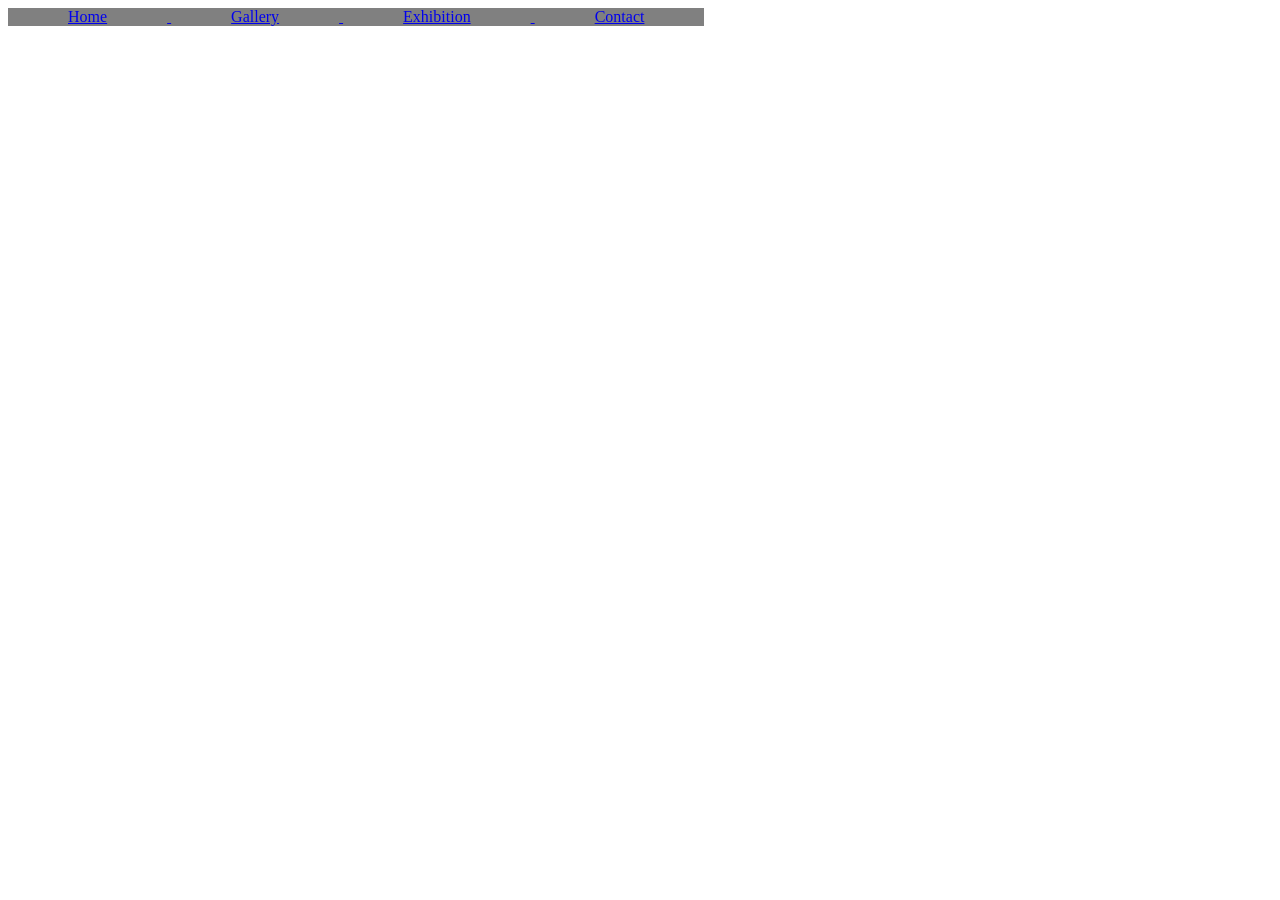
==== contact.html @ 173f5b2e "Add files via upload" ====
<!DOCTYPE html>
<html>
	<head>
		<link rel="stylesheet" href="style.css">
		<title>Lumsden's Collection</title>
	</head>
	
	<body>
	
		<ul>
			<li><a href="index.html">Home</li>
			<li><a href="Gallery.html">Gallery</li>
			<li><a href="Exhibition.html">Exhibition</li>
			<li><a href="contact.html">Contact</li>
		</ul>
	</body>
</html>
---- style.css ----
body{
	text-decoration:none;
	list-style-type:none;
	
}
ul{
	float:left;
	margin:0px;
	padding:0;
	list-style: none;
	background-color:grey;
	text-decoration:none;
	
}
li{
	display:inline;
	margin: 60px;
	text-decoration:none;
	list-style-type:none;
	background-color:grey;
}
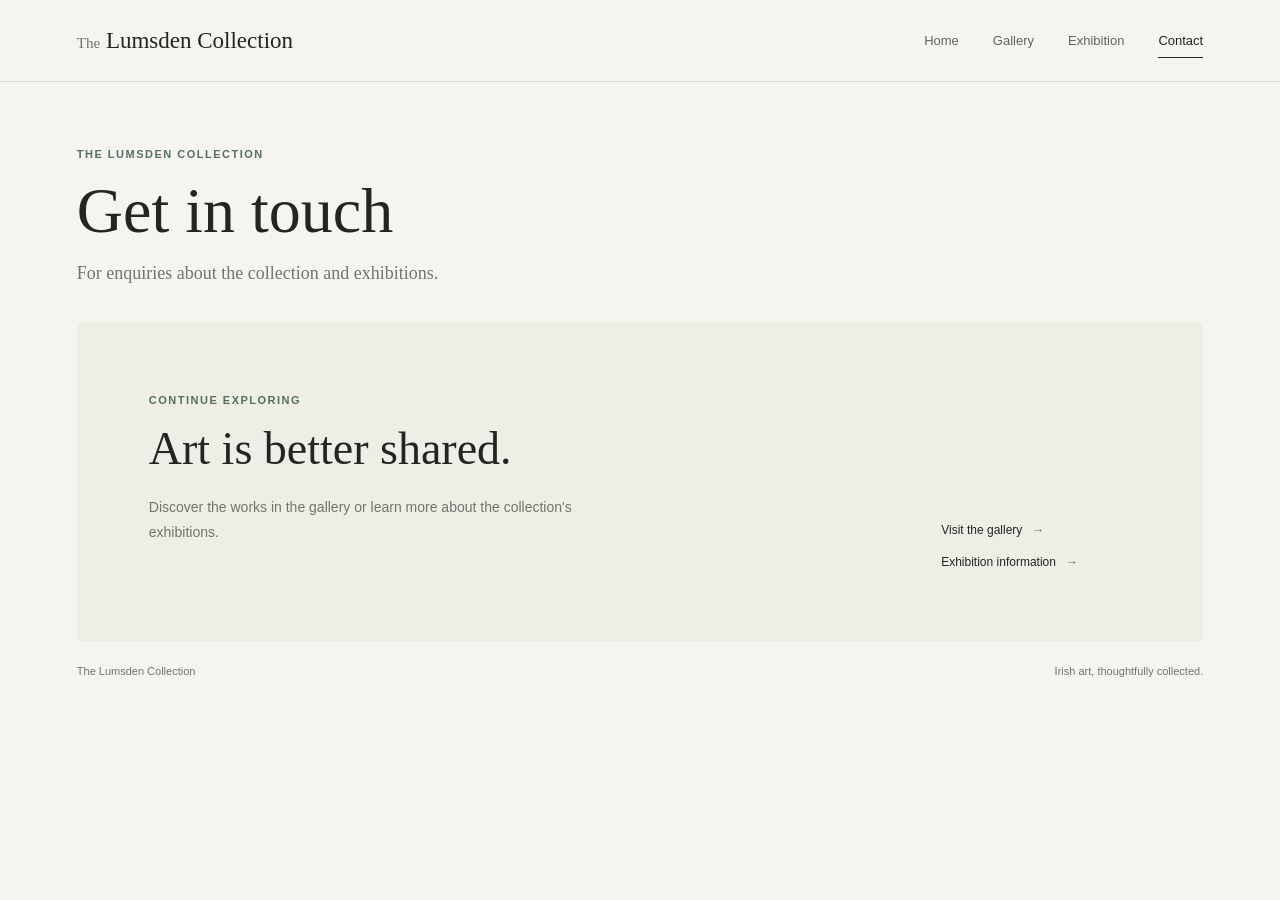
==== commit 41b099fc: "Polish collection pages and gallery layout Co-authored-by: Copilot <223556219+Copilot@users.noreply." ====
--- a/contact.html
+++ b/contact.html
@@ -1,17 +1,48 @@
-<!DOCTYPE html>
-<html>
+<!doctype html>
+<html lang="en">
 	<head>
+		<meta charset="UTF-8">
+		<meta name="viewport" content="width=device-width, initial-scale=1.0">
+		<meta name="description" content="Contact the Lumsden Collection about the works and exhibitions.">
 		<link rel="stylesheet" href="style.css">
-		<title>Lumsden's Collection</title>
+		<title>Contact | The Lumsden Collection</title>
 	</head>
-	
 	<body>
-	
-		<ul>
-			<li><a href="index.html">Home</li>
-			<li><a href="Gallery.html">Gallery</li>
-			<li><a href="Exhibition.html">Exhibition</li>
-			<li><a href="contact.html">Contact</li>
-		</ul>
+		<header class="site-header">
+			<a class="wordmark" href="index.html" aria-label="The Lumsden Collection home">
+				<span>The</span> Lumsden Collection
+			</a>
+			<nav aria-label="Main navigation">
+				<a href="index.html">Home</a>
+				<a href="Gallery.html">Gallery</a>
+				<a href="Exhibition.html">Exhibition</a>
+				<a class="active" href="contact.html" aria-current="page">Contact</a>
+			</nav>
+		</header>
+
+		<main>
+			<section class="intro" aria-labelledby="page-title">
+				<p class="eyebrow">The Lumsden Collection</p>
+				<h1 id="page-title">Get in touch</h1>
+				<p class="intro-copy">For enquiries about the collection and exhibitions.</p>
+			</section>
+
+			<section class="contact-panel" aria-label="Contact information">
+				<div>
+					<p class="eyebrow">Continue exploring</p>
+					<h2>Art is better shared.</h2>
+					<p>Discover the works in the gallery or learn more about the collection's exhibitions.</p>
+				</div>
+				<div class="contact-links">
+					<a class="text-link" href="Gallery.html">Visit the gallery <span aria-hidden="true">&rarr;</span></a>
+					<a class="text-link" href="Exhibition.html">Exhibition information <span aria-hidden="true">&rarr;</span></a>
+				</div>
+			</section>
+		</main>
+
+		<footer class="site-footer">
+			<span>The Lumsden Collection</span>
+			<span>Irish art, thoughtfully collected.</span>
+		</footer>
 	</body>
 </html>
--- a/style.css
+++ b/style.css
@@ -1,21 +1,391 @@
-body{
-	text-decoration:none;
-	list-style-type:none;
-	
-}
-ul{
-	float:left;
-	margin:0px;
-	padding:0;
-	list-style: none;
-	background-color:grey;
-	text-decoration:none;
-	
-}
-li{
-	display:inline;
-	margin: 60px;
-	text-decoration:none;
-	list-style-type:none;
-	background-color:grey;
+:root {
+	--paper: #f5f4ef;
+	--ink: #242522;
+	--muted: #73746d;
+	--rule: #d8d8d0;
+	--accent: #54705f;
+}
+
+* {
+	box-sizing: border-box;
+}
+
+body {
+	margin: 0;
+	background: var(--paper);
+	color: var(--ink);
+	font-family: "Avenir Next", Avenir, "Segoe UI", sans-serif;
+}
+
+body a {
+	color: inherit;
+	text-decoration: none;
+}
+
+body a:focus-visible {
+	outline: 2px solid var(--accent);
+	outline-offset: 4px;
+}
+
+.site-header {
+	min-height: 82px;
+	padding: 0 max(6vw, calc((100vw - 1200px) / 2));
+	border-bottom: 1px solid var(--rule);
+	display: flex;
+	align-items: center;
+	justify-content: space-between;
+	gap: 32px;
+}
+
+.wordmark {
+	font-family: "Iowan Old Style", "Baskerville", "Palatino Linotype", serif;
+	font-size: 23px;
+	white-space: nowrap;
+}
+
+.wordmark span {
+	color: var(--muted);
+	font-size: 15px;
+}
+
+.site-header nav {
+	display: flex;
+	align-items: center;
+	gap: 34px;
+}
+
+.site-header nav a {
+	padding: 10px 0;
+	color: #62635d;
+	font-size: 13px;
+	transition: color 160ms ease;
+}
+
+.site-header nav a:hover,
+.site-header nav a.active {
+	color: var(--ink);
+}
+
+.site-header nav a.active {
+	box-shadow: inset 0 -1px var(--ink);
+}
+
+.intro,
+.featured-work,
+.site-footer,
+.collection-grid,
+.exhibition-feature,
+.enquiry-strip,
+.contact-panel {
+	width: min(1200px, 88vw);
+	margin-right: auto;
+	margin-left: auto;
+}
+
+.intro {
+	padding: 66px 0 38px;
+}
+
+.eyebrow {
+	margin: 0 0 18px;
+	color: var(--accent);
+	font-size: 11px;
+	font-weight: 600;
+	letter-spacing: 1.5px;
+	text-transform: uppercase;
+}
+
+.intro h1 {
+	margin: 0;
+	font-family: "Iowan Old Style", "Baskerville", "Palatino Linotype", serif;
+	font-size: 64px;
+	font-weight: 400;
+	line-height: 1.02;
+}
+
+.intro-copy {
+	margin: 20px 0 0;
+	color: var(--muted);
+	font-family: "Iowan Old Style", "Baskerville", "Palatino Linotype", serif;
+	font-size: 18px;
+}
+
+.featured-work {
+	margin-top: 0;
+}
+
+.featured-work img {
+	display: block;
+	width: 100%;
+	height: min(66vh, 680px);
+	min-height: 390px;
+	background: #292824;
+	object-fit: contain;
+}
+
+.featured-work figcaption {
+	min-height: 58px;
+	display: flex;
+	align-items: center;
+	justify-content: space-between;
+	gap: 20px;
+	border-bottom: 1px solid var(--rule);
+	color: var(--muted);
+	font-size: 12px;
+}
+
+.featured-work figcaption a {
+	color: var(--ink);
+}
+
+.featured-work figcaption a span {
+	margin-left: 8px;
+	color: var(--accent);
+}
+
+.collection-grid {
+	padding-bottom: 20px;
+	columns: 3;
+	column-gap: 24px;
+}
+
+.collection-work {
+	display: inline-block;
+	min-width: 0;
+	width: 100%;
+	margin: 0;
+	padding-bottom: 34px;
+	break-inside: avoid;
+}
+
+.collection-work img {
+	display: block;
+	width: 100%;
+	height: auto;
+	background: #e8e7e0;
+}
+
+.rotated-artwork {
+	position: relative;
+	aspect-ratio: 4 / 3;
+	overflow: hidden;
+	background: #e8e7e0;
+}
+
+.rotated-artwork img {
+	position: absolute;
+	top: 50%;
+	left: 50%;
+	width: 75%;
+	height: 133.333%;
+	transform: translate(-50%, -50%) rotate(-90deg);
+}
+
+.rotated-artwork--wide {
+	aspect-ratio: 1600 / 777;
+}
+
+.rotated-artwork--wide img {
+	width: 48.5625%;
+	height: 205.92%;
+}
+
+.collection-work figcaption {
+	padding-top: 12px;
+	display: flex;
+	justify-content: space-between;
+	gap: 12px;
+	border-bottom: 1px solid var(--rule);
+	padding-bottom: 12px;
+	color: var(--ink);
+	font-size: 11px;
+	font-variant-numeric: tabular-nums;
+}
+
+.collection-work figcaption span {
+	color: var(--muted);
+}
+
+.exhibition-feature {
+	padding: 0 0 48px;
+	display: grid;
+	grid-template-columns: 1.15fr 0.85fr;
+	align-items: center;
+	gap: clamp(36px, 7vw, 96px);
+}
+
+.exhibition-image {
+	margin: 0;
+}
+
+.exhibition-image img {
+	display: block;
+	width: 100%;
+	max-height: 580px;
+	background: #e8e7e0;
+	object-fit: cover;
+}
+
+.exhibition-image figcaption {
+	padding-top: 12px;
+	color: var(--muted);
+	font-size: 11px;
+}
+
+.exhibition-copy h2,
+.contact-panel h2 {
+	margin: 0;
+	font-family: "Iowan Old Style", "Baskerville", "Palatino Linotype", serif;
+	font-size: clamp(32px, 4vw, 46px);
+	font-weight: 400;
+	line-height: 1.1;
+}
+
+.exhibition-copy > p:not(.eyebrow),
+.contact-panel > div > p:not(.eyebrow) {
+	max-width: 430px;
+	margin: 20px 0 24px;
+	color: var(--muted);
+	font-size: 14px;
+	line-height: 1.8;
+}
+
+.text-link {
+	display: inline-flex;
+	align-items: center;
+	gap: 10px;
+	font-size: 12px;
+}
+
+.text-link span {
+	color: var(--accent);
+	transition: transform 160ms ease;
+}
+
+.text-link:hover span {
+	transform: translateX(3px);
+}
+
+.enquiry-strip {
+	padding: 22px 0;
+	display: flex;
+	align-items: center;
+	justify-content: space-between;
+	gap: 20px;
+	border-top: 1px solid var(--rule);
+	border-bottom: 1px solid var(--rule);
+}
+
+.enquiry-strip p {
+	margin: 0;
+	color: var(--muted);
+	font-family: "Iowan Old Style", "Baskerville", "Palatino Linotype", serif;
+	font-size: 18px;
+}
+
+.contact-panel {
+	padding: clamp(28px, 6vw, 72px);
+	display: flex;
+	align-items: flex-end;
+	justify-content: space-between;
+	gap: 48px;
+	background: #eeede6;
+}
+
+.contact-panel > div:first-child {
+	max-width: 560px;
+}
+
+.contact-links {
+	min-width: 190px;
+	display: flex;
+	flex-direction: column;
+	align-items: flex-start;
+	gap: 18px;
+}
+
+.site-footer {
+	padding: 24px 0 32px;
+	display: flex;
+	justify-content: space-between;
+	gap: 20px;
+	color: var(--muted);
+	font-size: 11px;
+}
+
+@media (max-width: 640px) {
+	.site-header {
+		min-height: 72px;
+		padding: 18px 6vw;
+		align-items: flex-start;
+		flex-direction: column;
+		gap: 12px;
+	}
+
+	.site-header nav {
+		width: 100%;
+		justify-content: space-between;
+		gap: 12px;
+	}
+
+	.site-header nav a {
+		font-size: 12px;
+	}
+
+	.intro {
+		padding: 48px 0 28px;
+	}
+
+	.intro h1 {
+		font-size: 46px;
+	}
+
+	.intro-copy {
+		font-size: 16px;
+	}
+
+	.featured-work img {
+		height: 54vh;
+		min-height: 320px;
+	}
+
+	.collection-grid {
+		columns: 2;
+		column-gap: 14px;
+	}
+
+	.collection-work {
+		padding-bottom: 24px;
+	}
+
+	.exhibition-feature {
+		grid-template-columns: 1fr;
+		gap: 32px;
+	}
+
+	.exhibition-image img {
+		max-height: 54vh;
+		object-fit: contain;
+	}
+
+	.contact-panel {
+		align-items: flex-start;
+		flex-direction: column;
+		gap: 32px;
+	}
+
+	.site-footer {
+		flex-direction: column;
+		gap: 8px;
+	}
+}
+
+@media (prefers-reduced-motion: reduce) {
+	.site-header nav a {
+		transition: none;
+	}
+
+	.text-link span {
+		transition: none;
+	}
 }
